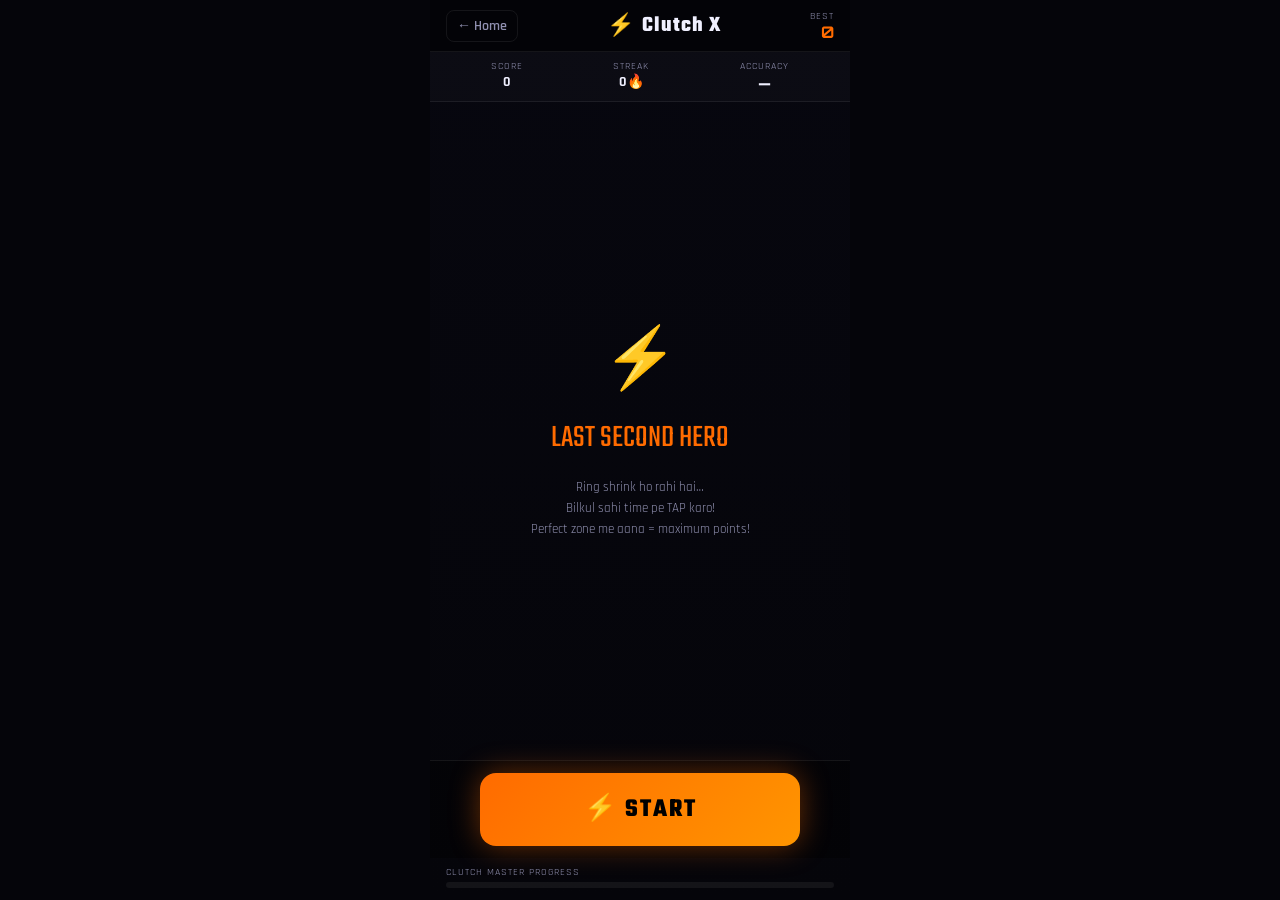
==== games/clutch-x/index.html @ 5f4e5f9a "first commit" ====
<!DOCTYPE html>
<html lang="hi">
<head>
  <meta charset="UTF-8"/>
  <meta name="viewport" content="width=device-width, initial-scale=1.0, maximum-scale=1.0, user-scalable=no"/>
  <meta name="theme-color" content="#05050a"/>
  <title>Clutch X – Meri Kamai</title>
  <link href="https://fonts.googleapis.com/css2?family=Orbitron:wght@400;700;900&family=Teko:wght@400;600;700&family=Rajdhani:wght@400;600;700&display=swap" rel="stylesheet"/>
  <link rel="stylesheet" href="/assets/css/game-base.css"/>
  <style>
    .cx-target-wrap {
      position: relative;
      width: 280px; height: 280px;
      margin: 0 auto;
    }
    .cx-outer-ring {
      position: absolute;
      border-radius: 50%;
      border: 3px solid rgba(255,107,0,0.2);
      top: 50%; left: 50%;
      transform: translate(-50%,-50%);
      transition: none;
    }
    .cx-zone {
      position: absolute;
      border-radius: 50%;
      top: 50%; left: 50%;
      transform: translate(-50%,-50%);
      border: 2px solid rgba(255,255,255,0.1);
    }
    .cx-zone.perfect { border-color: rgba(0,255,136,0.5); background: rgba(0,255,136,0.05); }
    .cx-zone.good { border-color: rgba(255,204,0,0.3); }
    .cx-zone.ok { border-color: rgba(255,107,0,0.2); }
    .cx-shrinking-ring {
      position: absolute;
      border-radius: 50%;
      border: 4px solid var(--accent);
      box-shadow: 0 0 20px rgba(255,107,0,0.6), inset 0 0 10px rgba(255,107,0,0.1);
      top: 50%; left: 50%;
      transform: translate(-50%,-50%);
      transition: none;
    }
    .cx-center {
      position: absolute;
      border-radius: 50%;
      top: 50%; left: 50%;
      transform: translate(-50%,-50%);
      background: radial-gradient(circle, #fff, var(--accent));
      box-shadow: 0 0 20px var(--accent);
      width: 24px; height: 24px;
    }
    .cx-score-big {
      font-family: 'Orbitron', sans-serif;
      font-size: clamp(52px, 13vw, 72px);
      font-weight: 900;
      color: var(--accent);
      text-shadow: 0 0 30px rgba(255,107,0,0.6);
      line-height: 1;
    }
    .cx-streak {
      display: flex;
      gap: 4px;
      justify-content: center;
    }
    .cx-streak-dot {
      width: 10px; height: 10px;
      border-radius: 50%;
      background: rgba(255,255,255,0.1);
      transition: all 0.2s;
    }
    .cx-streak-dot.active {
      background: var(--accent);
      box-shadow: 0 0 6px var(--accent);
    }
    .accuracy-display {
      font-family: 'Orbitron', sans-serif;
      font-size: 16px;
      font-weight: 700;
    }
    .hit-flash {
      position: absolute;
      top: 50%; left: 50%;
      transform: translate(-50%,-50%);
      border-radius: 50%;
      pointer-events: none;
      opacity: 0;
    }
    @keyframes hitExpand {
      0% { width: 20px; height: 20px; opacity: 1; }
      100% { width: 200px; height: 200px; opacity: 0; }
    }
  </style>
</head>
<body>
  <div class="game-container">
    <div class="game-header">
      <a href="/" class="back-btn">← Home</a>
      <div class="game-title-wrap">
        <span class="game-emoji">⚡</span>
        <span class="game-name">Clutch X</span>
      </div>
      <div class="header-score">
        <span class="hs-label">Best</span>
        <span class="hs-val" id="bestDisplay">0</span>
      </div>
    </div>

    <div class="stats-bar">
      <div class="stat-item">
        <span class="si-label">Score</span>
        <span class="si-val" id="scoreDisplay">0</span>
      </div>
      <div class="stat-item">
        <span class="si-label">Streak</span>
        <span class="si-val" id="streakDisplay">0🔥</span>
      </div>
      <div class="stat-item">
        <span class="si-label">Accuracy</span>
        <span class="si-val accuracy-display" id="accDisplay">—</span>
      </div>
    </div>

    <div class="game-area" style="gap:10px">

      <!-- IDLE -->
      <div id="cxIdle" style="display:flex;flex-direction:column;align-items:center;gap:16px;text-align:center;padding:20px">
        <div style="font-size:60px;animation:pulse 1s infinite">⚡</div>
        <div style="font-family:'Teko',sans-serif;font-size:32px;color:var(--accent)">LAST SECOND HERO</div>
        <div style="font-size:13px;color:var(--text2);line-height:1.6;max-width:280px">
          Ring shrink ho rahi hai…<br/>
          Bilkul sahi time pe TAP karo!<br/>
          Perfect zone me aana = maximum points!
        </div>
      </div>

      <!-- PLAYING -->
      <div id="cxPlaying" style="display:none;flex-direction:column;align-items:center;gap:10px;width:100%">
        <div class="cx-score-big" id="cxScore">0</div>
        <div class="cx-streak" id="cxStreak">
          <div class="cx-streak-dot"></div>
          <div class="cx-streak-dot"></div>
          <div class="cx-streak-dot"></div>
          <div class="cx-streak-dot"></div>
          <div class="cx-streak-dot"></div>
        </div>

        <div class="cx-target-wrap" id="cxTargetWrap">
          <!-- Zone rings -->
          <div class="cx-zone ok" id="zOk"></div>
          <div class="cx-zone good" id="zGood"></div>
          <div class="cx-zone perfect" id="zPerfect"></div>
          <!-- Shrinking ring -->
          <div class="cx-shrinking-ring" id="cxRing"></div>
          <!-- Center -->
          <div class="cx-center"></div>
          <!-- Hit flash -->
          <div class="hit-flash" id="hitFlash"></div>
        </div>

        <div class="feedback-msg" id="cxFeedback" style="font-size:20px;min-height:28px"></div>
      </div>

      <!-- RESULT -->
      <div id="cxResult" style="display:none;flex-direction:column;align-items:center;gap:12px;text-align:center;width:100%">
        <div style="font-size:50px" id="cxResultEmoji">⚡</div>
        <div style="font-family:'Orbitron',sans-serif;font-size:52px;font-weight:900;color:var(--accent)" id="cxFinalScore">0</div>
        <div style="font-family:'Teko',sans-serif;font-size:24px" id="cxResultTitle">CLUTCH!</div>
        <div style="font-size:14px;color:var(--text2)" id="cxResultMsg"></div>
        <div class="result-card" style="max-width:280px">
          <div style="display:grid;grid-template-columns:1fr 1fr;gap:8px;font-size:13px">
            <div><div style="color:var(--text2);font-size:10px;letter-spacing:1px">BEST STREAK</div><div style="font-family:'Orbitron',sans-serif;font-size:20px;color:var(--accent)" id="cxFinalStreak">0</div></div>
            <div><div style="color:var(--text2);font-size:10px;letter-spacing:1px">ACCURACY</div><div style="font-family:'Orbitron',sans-serif;font-size:20px;color:var(--green)" id="cxFinalAcc">—</div></div>
          </div>
          <div style="font-size:12px;color:var(--purple);margin-top:8px" id="cxCompare">—</div>
        </div>
      </div>
    </div>

    <div class="controls-area">
      <div class="ctrl-state" id="cxIdleCtrl">
        <button class="btn-game-primary" id="cxBtnStart">⚡ START</button>
      </div>
      <div class="ctrl-state hidden" id="cxPlayCtrl">
        <button class="btn-game-stop" id="cxBtnTap">⚡ TAP NOW!</button>
      </div>
      <div class="ctrl-state hidden" id="cxResultCtrl">
        <button class="btn-game-primary" id="cxBtnRetry">🔄 RETRY</button>
        <button class="btn-game-secondary" id="cxBtnHome">🏠 Home</button>
      </div>
    </div>

    <div class="progress-section">
      <div class="ps-label">Clutch Master Progress</div>
      <div class="ps-bar"><div class="ps-fill" id="cxProgress" style="width:0%"></div></div>
    </div>
  </div>

  <script src="/common/storage.js"></script>
  <script>
    const G = {
      state: 'idle',
      score: 0,
      best: 0,
      streak: 0,
      bestStreak: 0,
      hits: 0,
      total: 0,
      ringSize: 0,
      ringTarget: 30,
      animId: null,
      missCount: 0,
      maxMiss: 3,
      round: 0,
    };

    const PERFECT_R = 36; const GOOD_R = 60; const OK_R = 90;
    const START_R = 130;

    const SFX = {
      ctx: null,
      init() { if (!this.ctx) this.ctx = new (window.AudioContext || window.webkitAudioContext)(); },
      play(type) {
        try {
          this.init();
          const o = this.ctx.createOscillator(); const g = this.ctx.createGain();
          o.connect(g); g.connect(this.ctx.destination);
          if (type === 'perfect') {
            [880, 1047, 1319].forEach((f, i) => {
              const o2 = this.ctx.createOscillator(); const g2 = this.ctx.createGain();
              o2.connect(g2); g2.connect(this.ctx.destination);
              o2.frequency.value = f;
              g2.gain.setValueAtTime(0.1, this.ctx.currentTime + i*0.05);
              g2.gain.exponentialRampToValueAtTime(0.001, this.ctx.currentTime + i*0.05+0.15);
              o2.start(this.ctx.currentTime + i*0.05); o2.stop(this.ctx.currentTime + i*0.05+0.2);
            });
            return;
          }
          if (type === 'good') { o.frequency.value = 660; g.gain.setValueAtTime(0.1, this.ctx.currentTime); g.gain.exponentialRampToValueAtTime(0.001, this.ctx.currentTime+0.2); }
          else if (type === 'ok') { o.frequency.value = 440; g.gain.setValueAtTime(0.08, this.ctx.currentTime); g.gain.exponentialRampToValueAtTime(0.001, this.ctx.currentTime+0.15); }
          else if (type === 'miss') { o.type='sawtooth'; o.frequency.setValueAtTime(200, this.ctx.currentTime); o.frequency.exponentialRampToValueAtTime(80, this.ctx.currentTime+0.3); g.gain.setValueAtTime(0.15, this.ctx.currentTime); g.gain.exponentialRampToValueAtTime(0.001, this.ctx.currentTime+0.3); }
          o.start(); o.stop(this.ctx.currentTime+0.4);
        } catch(e) {}
      }
    };

    const $ = id => document.getElementById(id);

    function setZoneSizes() {
      const wrap = $('cxTargetWrap');
      const s = wrap.offsetWidth || 280;
      const scale = s / 280;
      function setRing(el, r) {
        el.style.width = (r*2*scale) + 'px';
        el.style.height = (r*2*scale) + 'px';
      }
      setRing($('zOk'), OK_R);
      setRing($('zGood'), GOOD_R);
      setRing($('zPerfect'), PERFECT_R);
    }

    function startRound() {
      G.round++;
      G.ringSize = START_R;
      const speed = 0.5 + Math.min(G.round * 0.12, 2.5);
      const ring = $('cxRing');
      const wrap = $('cxTargetWrap');
      const scale = (wrap.offsetWidth || 280) / 280;

      let lastTime = null;
      function shrink(ts) {
        if (!lastTime) lastTime = ts;
        const dt = (ts - lastTime) / 16.67;
        lastTime = ts;
        G.ringSize -= speed * dt;

        if (G.ringSize <= PERFECT_R - 8) {
          // Missed - ring too small
          SFX.play('miss');
          ring.style.borderColor = '#ff4444';
          G.streak = 0; G.missCount++;
          $('cxFeedback').textContent = 'Too late! 😤';
          $('cxFeedback').style.color = 'var(--red)';
          updateStats();
          if (G.missCount >= G.maxMiss) { setTimeout(() => showResult(), 400); return; }
          setTimeout(() => {
            ring.style.borderColor = 'var(--accent)';
            $('cxFeedback').textContent = '';
            startRound();
          }, 600);
          return;
        }

        ring.style.width = (G.ringSize * 2 * scale) + 'px';
        ring.style.height = (G.ringSize * 2 * scale) + 'px';

        // Color based on zone
        if (G.ringSize <= PERFECT_R) ring.style.borderColor = '#00ff88';
        else if (G.ringSize <= GOOD_R) ring.style.borderColor = '#ffcc00';
        else ring.style.borderColor = 'var(--accent)';

        G.animId = requestAnimationFrame(shrink);
      }
      G.animId = requestAnimationFrame(shrink);
    }

    function tapAction() {
      if (G.state !== 'playing') return;
      cancelAnimationFrame(G.animId);
      SFX.init();

      const r = G.ringSize;
      G.total++;
      let pts, label, color, sfx;

      if (r <= PERFECT_R) {
        pts = 10; label = '🔥 PERFECT!'; color = '#00ff88'; sfx = 'perfect';
        G.streak++; G.hits++;
      } else if (r <= GOOD_R) {
        pts = 6; label = '⚡ GREAT!'; color = '#ffcc00'; sfx = 'good';
        G.streak++; G.hits++;
      } else if (r <= OK_R) {
        pts = 3; label = '👍 GOOD'; color = 'var(--accent)'; sfx = 'ok';
        G.streak++; G.hits++;
      } else {
        pts = 0; label = 'Too early! 😅'; color = 'var(--text2)'; sfx = 'miss';
        G.streak = 0; G.missCount++;
      }

      if (G.streak > 0) pts *= Math.min(3, 1 + (G.streak - 1) * 0.3);
      pts = Math.round(pts);
      G.score += pts;
      if (G.streak > G.bestStreak) G.bestStreak = G.streak;

      SFX.play(sfx);

      // Hit flash
      const flash = $('hitFlash');
      flash.style.background = color;
      flash.style.animation = 'none';
      flash.offsetHeight;
      flash.style.animation = 'hitExpand 0.4s ease-out forwards';

      $('cxFeedback').textContent = label + (pts > 0 ? ` +${pts}` : '');
      $('cxFeedback').style.color = color;
      $('cxScore').textContent = G.score;
      updateStats();

      if (G.missCount >= G.maxMiss) { setTimeout(() => showResult(), 400); return; }

      // Update streak dots
      const dots = $('cxStreak').querySelectorAll('.cx-streak-dot');
      dots.forEach((d, i) => d.classList.toggle('active', i < (G.streak % 6)));

      setTimeout(() => {
        $('cxFeedback').textContent = '';
        $('cxRing').style.borderColor = 'var(--accent)';
        startRound();
      }, 400);
    }

    function updateStats() {
      $('scoreDisplay').textContent = G.score;
      $('streakDisplay').textContent = G.streak + '🔥';
      const acc = G.total > 0 ? Math.round((G.hits / G.total) * 100) : 0;
      $('accDisplay').textContent = acc + '%';
    }

    function showResult() {
      G.state = 'result';
      cancelAnimationFrame(G.animId);
      const isNew = G.score > G.best;
      if (isNew) G.best = G.score;
      Storage.set('clutch', { best: G.best });
      $('bestDisplay').textContent = G.best;
      $('cxFinalScore').textContent = G.score;
      $('cxFinalStreak').textContent = G.bestStreak;
      const acc = G.total > 0 ? Math.round((G.hits / G.total) * 100) : 0;
      $('cxFinalAcc').textContent = acc + '%';

      if (G.score >= 100) { $('cxResultEmoji').textContent = '🏆'; $('cxResultTitle').textContent = 'CLUTCH LEGEND!'; }
      else if (G.score >= 50) { $('cxResultEmoji').textContent = '🔥'; $('cxResultTitle').textContent = 'CLUTCH MASTER!'; }
      else if (G.score >= 20) { $('cxResultEmoji').textContent = '⚡'; $('cxResultTitle').textContent = 'CLUTCH PLAYER!'; }
      else { $('cxResultEmoji').textContent = '💪'; $('cxResultTitle').textContent = 'KEEP TRAINING!'; }

      $('cxResultMsg').textContent = isNew ? '🎉 New personal best!' : `Best: ${G.best} points`;
      const pct = Math.min(99, Math.floor((G.score / 100) * 95) + 5);
      $('cxCompare').textContent = `Better than ${pct}% players 😏`;
      $('cxProgress').style.width = Math.min(100, G.score) + '%';

      ['cxIdleCtrl','cxPlayCtrl'].forEach(id => $(id).classList.add('hidden'));
      $('cxResultCtrl').classList.remove('hidden');
      $('cxIdle').style.display = 'none';
      $('cxPlaying').style.display = 'none';
      $('cxResult').style.display = 'flex';
    }

    function startGame() {
      SFX.init();
      G.state = 'playing';
      G.score = 0; G.streak = 0; G.bestStreak = 0;
      G.hits = 0; G.total = 0; G.missCount = 0; G.round = 0;
      setZoneSizes();
      $('cxScore').textContent = '0';
      $('cxFeedback').textContent = '';
      $('cxIdle').style.display = 'none';
      $('cxPlaying').style.display = 'flex';
      $('cxResult').style.display = 'none';
      $('cxIdleCtrl').classList.add('hidden');
      $('cxPlayCtrl').classList.remove('hidden');
      $('cxResultCtrl').classList.add('hidden');
      updateStats();
      setTimeout(() => startRound(), 300);
    }

    $('cxBtnStart').addEventListener('click', startGame);
    $('cxBtnTap').addEventListener('click', tapAction);
    $('cxTargetWrap').addEventListener('click', tapAction);
    $('cxBtnRetry').addEventListener('click', () => {
      if (window.shouldShowAd && shouldShowAd() && window.showAd) { showAd(startGame); return; }
      startGame();
    });
    $('cxBtnHome').addEventListener('click', () => window.location.href = '/');
    document.addEventListener('keydown', e => { if (e.code === 'Space') { e.preventDefault(); if (G.state === 'idle') startGame(); else if (G.state === 'playing') tapAction(); } });

    const saved = Storage.get('clutch') || {};
    G.best = saved.best || 0;
    $('bestDisplay').textContent = G.best;
  </script>
</body>
</html>
---- assets/css/game-base.css ----
:root {
  --bg: #05050a;
  --bg2: #0a0a14;
  --card: #0f0f1e;
  --card2: #141428;
  --accent: #ff6b00;
  --accent2: #ff9500;
  --accent3: #ffcc00;
  --cyan: #00d4ff;
  --green: #00ff88;
  --purple: #8b5cf6;
  --red: #ff4444;
  --text: #f0f0ff;
  --text2: #9090b0;
  --border: rgba(255,255,255,0.07);
}

* { margin:0; padding:0; box-sizing:border-box; -webkit-tap-highlight-color: transparent; }
html, body {
  height: 100%;
  overflow: hidden;
  overscroll-behavior: none;
}
body {
  background: var(--bg);
  color: var(--text);
  font-family: 'Rajdhani', sans-serif;
  display: flex;
  align-items: center;
  justify-content: center;
}

.game-container {
  width: 100%;
  max-width: 420px;
  height: 100dvh;
  display: flex;
  flex-direction: column;
  padding: 0;
  overflow: hidden;
  position: relative;
  background: linear-gradient(180deg, #07070f 0%, #05050a 100%);
}

/* HEADER */
.game-header {
  display: flex;
  align-items: center;
  justify-content: space-between;
  padding: 12px 16px;
  background: rgba(0,0,0,0.5);
  border-bottom: 1px solid var(--border);
  height: 52px;
  flex-shrink: 0;
}
.back-btn {
  color: var(--text2);
  text-decoration: none;
  font-size: 14px;
  font-weight: 600;
  padding: 6px 10px;
  border-radius: 8px;
  border: 1px solid var(--border);
  transition: all 0.2s;
}
.back-btn:hover { color: var(--accent); border-color: rgba(255,107,0,0.3); }
.game-title-wrap {
  display: flex;
  align-items: center;
  gap: 8px;
}
.game-emoji { font-size: 22px; }
.game-name {
  font-family: 'Teko', sans-serif;
  font-size: 22px;
  font-weight: 700;
  letter-spacing: 1px;
}
.header-score {
  display: flex;
  flex-direction: column;
  align-items: flex-end;
}
.hs-label { font-size: 10px; color: var(--text2); letter-spacing: 1px; text-transform: uppercase; }
.hs-val {
  font-family: 'Orbitron', sans-serif;
  font-size: 16px;
  font-weight: 700;
  color: var(--accent);
}

/* STATS BAR */
.stats-bar {
  display: flex;
  justify-content: space-around;
  padding: 8px 16px;
  background: rgba(255,255,255,0.02);
  border-bottom: 1px solid var(--border);
  flex-shrink: 0;
}
.stat-item {
  display: flex;
  flex-direction: column;
  align-items: center;
  gap: 1px;
}
.si-label { font-size: 10px; color: var(--text2); letter-spacing: 1px; text-transform: uppercase; }
.si-val { font-size: 14px; font-weight: 700; }
.rank-val { font-size: 12px; }

/* GAME AREA */
.game-area {
  flex: 1;
  display: flex;
  flex-direction: column;
  align-items: center;
  justify-content: center;
  padding: 16px;
  position: relative;
  overflow: hidden;
  min-height: 0;
}

/* FEEDBACK */
.feedback-msg {
  font-size: 16px;
  font-weight: 700;
  color: var(--accent2);
  text-align: center;
  min-height: 24px;
  letter-spacing: 0.5px;
}

/* CONTROLS */
.controls-area {
  padding: 12px 16px;
  background: rgba(0,0,0,0.4);
  border-top: 1px solid var(--border);
  flex-shrink: 0;
}
.ctrl-state { display: flex; flex-direction: column; align-items: center; gap: 10px; }
.ctrl-state.hidden { display: none !important; }
.ctrl-hint { font-size: 13px; color: var(--text2); text-align: center; line-height: 1.4; }
.ctrl-hint2 { font-size: 12px; color: var(--text2); text-align: center; opacity: 0.7; }

.btn-game-primary {
  width: 100%;
  max-width: 320px;
  padding: 18px;
  background: linear-gradient(135deg, var(--accent), var(--accent2));
  border: none;
  border-radius: 16px;
  color: #000;
  font-family: 'Teko', sans-serif;
  font-size: 26px;
  font-weight: 700;
  letter-spacing: 2px;
  cursor: pointer;
  transition: all 0.2s;
  box-shadow: 0 0 30px rgba(255,107,0,0.4);
  -webkit-tap-highlight-color: transparent;
}
.btn-game-primary:active {
  transform: scale(0.96);
  box-shadow: 0 0 50px rgba(255,107,0,0.7);
}

.btn-game-stop {
  width: 100%;
  max-width: 320px;
  padding: 20px;
  background: linear-gradient(135deg, #ff4444, #ff0000);
  border: none;
  border-radius: 16px;
  color: #fff;
  font-family: 'Teko', sans-serif;
  font-size: 30px;
  font-weight: 700;
  letter-spacing: 2px;
  cursor: pointer;
  transition: all 0.15s;
  box-shadow: 0 0 30px rgba(255,68,68,0.5);
  animation: stopPulse 1s ease-in-out infinite;
}
@keyframes stopPulse {
  0%,100% { box-shadow: 0 0 30px rgba(255,68,68,0.5); }
  50% { box-shadow: 0 0 60px rgba(255,68,68,0.9); }
}
.btn-game-stop:active { transform: scale(0.94); }

.btn-game-secondary {
  background: rgba(255,255,255,0.06);
  border: 1px solid var(--border);
  border-radius: 12px;
  color: var(--text2);
  font-family: 'Rajdhani', sans-serif;
  font-size: 15px;
  font-weight: 600;
  padding: 10px 24px;
  cursor: pointer;
  transition: all 0.2s;
}
.btn-game-secondary:active { opacity: 0.7; }

/* RISK METER */
.risk-meter {
  width: 100%;
  max-width: 320px;
  margin-bottom: 4px;
}
.rm-label { font-size: 10px; color: var(--text2); letter-spacing: 2px; text-transform: uppercase; margin-bottom: 4px; }
.rm-bar {
  height: 8px;
  background: rgba(255,255,255,0.08);
  border-radius: 4px;
  overflow: hidden;
}
.rm-fill {
  height: 100%;
  width: 0%;
  background: linear-gradient(90deg, #00ff88, #ffcc00);
  border-radius: 4px;
  transition: width 0.08s, background 0.3s;
}

/* RESULT CARD */
.result-card {
  background: var(--card);
  border: 1px solid var(--border);
  border-radius: 16px;
  padding: 16px;
  width: 100%;
  max-width: 320px;
  text-align: center;
}
.rc-mult {
  font-family: 'Orbitron', sans-serif;
  font-size: 42px;
  font-weight: 900;
  color: var(--accent);
  line-height: 1;
  margin-bottom: 6px;
}
.rc-msg { font-size: 15px; font-weight: 700; color: var(--text); margin-bottom: 4px; }
.rc-improvement { font-size: 13px; margin-bottom: 4px; }
.rc-compare { font-size: 13px; color: var(--purple); }

/* VS OTHERS */
.vs-others {
  padding: 8px 16px;
  background: rgba(139,92,246,0.08);
  border-top: 1px solid rgba(139,92,246,0.15);
  flex-shrink: 0;
}
.vo-text { font-size: 13px; font-weight: 700; color: var(--purple); text-align: center; }

/* PROGRESS */
.progress-section {
  padding: 8px 16px 12px;
  flex-shrink: 0;
}
.ps-label { font-size: 10px; color: var(--text2); letter-spacing: 1px; text-transform: uppercase; margin-bottom: 4px; }
.ps-bar {
  height: 6px;
  background: rgba(255,255,255,0.06);
  border-radius: 3px;
  overflow: hidden;
}
.ps-fill {
  height: 100%;
  background: linear-gradient(90deg, var(--accent), var(--accent2));
  border-radius: 3px;
  transition: width 0.5s ease;
}

/* CANVAS GAME */
.game-canvas {
  border-radius: 12px;
  touch-action: none;
  display: block;
}

/* SCREEN FLASH */
@keyframes flashRed {
  0%,100% { background: linear-gradient(180deg, #07070f, #05050a); }
  50% { background: linear-gradient(180deg, #1a0505, #05050a); }
}
.game-container.flash-red { animation: flashRed 0.3s ease; }

@keyframes flashGreen {
  0%,100% { background: linear-gradient(180deg, #07070f, #05050a); }
  50% { background: linear-gradient(180deg, #051a08, #05050a); }
}
.game-container.flash-green { animation: flashGreen 0.3s ease; }
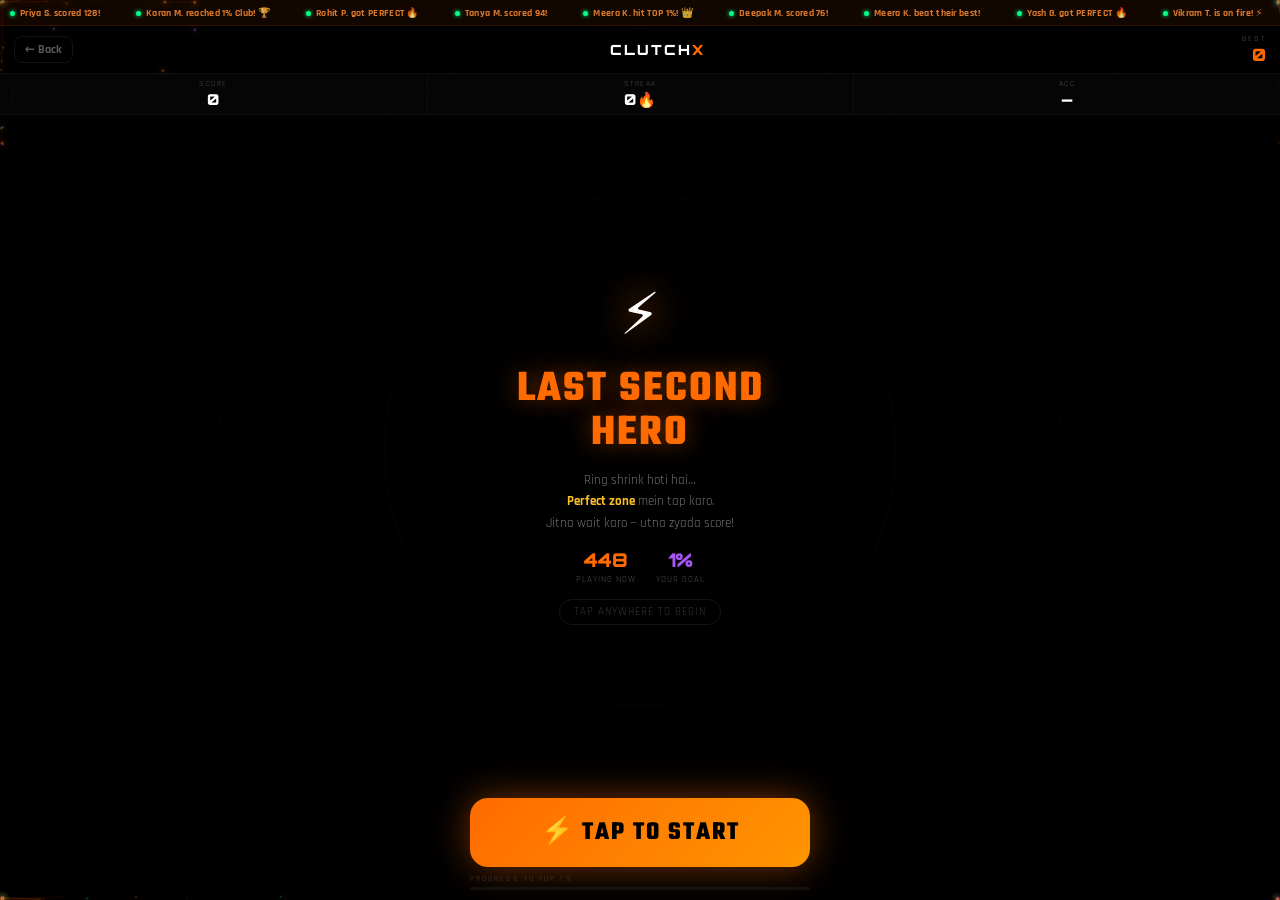
==== commit 59decafe: "fixed links" ====
--- a/games/clutch-x/index.html
+++ b/games/clutch-x/index.html
@@ -1,430 +1,928 @@
 <!DOCTYPE html>
 <html lang="hi">
 <head>
-  <meta charset="UTF-8"/>
-  <meta name="viewport" content="width=device-width, initial-scale=1.0, maximum-scale=1.0, user-scalable=no"/>
-  <meta name="theme-color" content="#05050a"/>
-  <title>Clutch X – Meri Kamai</title>
-  <link href="https://fonts.googleapis.com/css2?family=Orbitron:wght@400;700;900&family=Teko:wght@400;600;700&family=Rajdhani:wght@400;600;700&display=swap" rel="stylesheet"/>
-  <link rel="stylesheet" href="/assets/css/game-base.css"/>
-  <style>
-    .cx-target-wrap {
-      position: relative;
-      width: 280px; height: 280px;
-      margin: 0 auto;
-    }
-    .cx-outer-ring {
-      position: absolute;
-      border-radius: 50%;
-      border: 3px solid rgba(255,107,0,0.2);
-      top: 50%; left: 50%;
-      transform: translate(-50%,-50%);
-      transition: none;
-    }
-    .cx-zone {
-      position: absolute;
-      border-radius: 50%;
-      top: 50%; left: 50%;
-      transform: translate(-50%,-50%);
-      border: 2px solid rgba(255,255,255,0.1);
-    }
-    .cx-zone.perfect { border-color: rgba(0,255,136,0.5); background: rgba(0,255,136,0.05); }
-    .cx-zone.good { border-color: rgba(255,204,0,0.3); }
-    .cx-zone.ok { border-color: rgba(255,107,0,0.2); }
-    .cx-shrinking-ring {
-      position: absolute;
-      border-radius: 50%;
-      border: 4px solid var(--accent);
-      box-shadow: 0 0 20px rgba(255,107,0,0.6), inset 0 0 10px rgba(255,107,0,0.1);
-      top: 50%; left: 50%;
-      transform: translate(-50%,-50%);
-      transition: none;
-    }
-    .cx-center {
-      position: absolute;
-      border-radius: 50%;
-      top: 50%; left: 50%;
-      transform: translate(-50%,-50%);
-      background: radial-gradient(circle, #fff, var(--accent));
-      box-shadow: 0 0 20px var(--accent);
-      width: 24px; height: 24px;
-    }
-    .cx-score-big {
-      font-family: 'Orbitron', sans-serif;
-      font-size: clamp(52px, 13vw, 72px);
-      font-weight: 900;
-      color: var(--accent);
-      text-shadow: 0 0 30px rgba(255,107,0,0.6);
-      line-height: 1;
-    }
-    .cx-streak {
-      display: flex;
-      gap: 4px;
-      justify-content: center;
-    }
-    .cx-streak-dot {
-      width: 10px; height: 10px;
-      border-radius: 50%;
-      background: rgba(255,255,255,0.1);
-      transition: all 0.2s;
-    }
-    .cx-streak-dot.active {
-      background: var(--accent);
-      box-shadow: 0 0 6px var(--accent);
-    }
-    .accuracy-display {
-      font-family: 'Orbitron', sans-serif;
-      font-size: 16px;
-      font-weight: 700;
-    }
-    .hit-flash {
-      position: absolute;
-      top: 50%; left: 50%;
-      transform: translate(-50%,-50%);
-      border-radius: 50%;
-      pointer-events: none;
-      opacity: 0;
-    }
-    @keyframes hitExpand {
-      0% { width: 20px; height: 20px; opacity: 1; }
-      100% { width: 200px; height: 200px; opacity: 0; }
-    }
-  </style>
+<meta charset="UTF-8"/>
+<meta name="viewport" content="width=device-width,initial-scale=1.0,maximum-scale=1.0,user-scalable=no,viewport-fit=cover"/>
+<meta name="theme-color" content="#000000"/>
+<meta name="apple-mobile-web-app-capable" content="yes"/>
+<meta name="apple-mobile-web-app-status-bar-style" content="black-translucent"/>
+<title>Clutch X</title>
+<link href="https://fonts.googleapis.com/css2?family=Orbitron:wght@700;900&family=Teko:wght@600;700&family=Rajdhani:wght@600;700&display=swap" rel="stylesheet"/>
+<style>
+*{margin:0;padding:0;box-sizing:border-box;-webkit-tap-highlight-color:transparent;user-select:none}
+html,body{
+  width:100%;height:100%;overflow:hidden;background:#000;
+  font-family:'Rajdhani',system-ui,sans-serif;color:#fff;
+  touch-action:none;
+}
+#bgCanvas{position:fixed;inset:0;z-index:0;pointer-events:none}
+#app{
+  position:fixed;inset:0;z-index:1;
+  display:flex;flex-direction:column;align-items:center;
+  padding:env(safe-area-inset-top,0px) 0 env(safe-area-inset-bottom,0px);
+}
+
+/* TICKER */
+#ticker{
+  width:100%;background:rgba(255,107,0,0.07);
+  border-bottom:1px solid rgba(255,107,0,0.12);
+  overflow:hidden;height:26px;display:flex;align-items:center;flex-shrink:0;
+}
+.ticker-track{
+  display:flex;gap:36px;white-space:nowrap;
+  animation:scrollTk 20s linear infinite;
+  font-size:10px;font-weight:700;color:rgba(255,140,50,0.85);letter-spacing:0.3px;
+  padding:0 10px;
+}
+@keyframes scrollTk{from{transform:translateX(0)}to{transform:translateX(-50%)}}
+.tk-dot{display:inline-block;width:5px;height:5px;border-radius:50%;
+  background:#00ff88;box-shadow:0 0 4px #00ff88;margin-right:5px;
+  animation:blink 1.4s infinite}
+@keyframes blink{0%,100%{opacity:1}50%{opacity:0.2}}
+
+/* HEADER */
+#header{
+  width:100%;display:flex;align-items:center;justify-content:space-between;
+  padding:8px 14px;flex-shrink:0;
+}
+#backBtn{
+  color:rgba(255,255,255,0.35);font-size:12px;font-weight:700;
+  text-decoration:none;padding:5px 10px;
+  border:1px solid rgba(255,255,255,0.07);border-radius:8px;
+}
+.logo{font-family:'Orbitron',sans-serif;font-size:14px;font-weight:900;letter-spacing:2px}
+.logo em{color:#ff6b00;font-style:normal}
+#bestWrap{text-align:right}
+.bl{font-size:8px;color:rgba(255,255,255,0.3);letter-spacing:2px;text-transform:uppercase}
+#bestVal{font-family:'Orbitron',sans-serif;font-size:17px;font-weight:900;color:#ff6b00}
+
+/* STATS */
+#statsRow{
+  width:100%;display:grid;grid-template-columns:1fr 1fr 1fr;
+  background:rgba(255,255,255,0.018);
+  border-top:1px solid rgba(255,255,255,0.04);
+  border-bottom:1px solid rgba(255,255,255,0.04);flex-shrink:0;
+}
+.sc{display:flex;flex-direction:column;align-items:center;padding:5px 4px}
+.sc+.sc{border-left:1px solid rgba(255,255,255,0.04)}
+.sc-l{font-size:8px;color:rgba(255,255,255,0.28);letter-spacing:1.5px;text-transform:uppercase}
+.sc-v{font-family:'Orbitron',sans-serif;font-size:15px;font-weight:900;color:#fff;margin-top:1px;transition:color 0.2s}
+
+/* MAIN */
+#gameArea{
+  flex:1;width:100%;display:flex;flex-direction:column;
+  align-items:center;justify-content:center;
+  position:relative;min-height:0;overflow:hidden;
+}
+
+/* PSYCHO WORD */
+#pw{
+  position:absolute;inset:0;display:flex;align-items:center;justify-content:center;
+  font-family:'Orbitron',sans-serif;font-size:clamp(28px,9vw,46px);font-weight:900;
+  text-align:center;pointer-events:none;z-index:20;
+  opacity:0;letter-spacing:3px;text-shadow:0 0 40px currentColor;
+}
+@keyframes wordIn{
+  0%{opacity:0;transform:scale(0.3)}20%{opacity:1;transform:scale(1.08)}
+  35%{transform:scale(1)}75%{opacity:1}100%{opacity:0;transform:scale(1.25)}
+}
+
+/* SCREENS */
+.screen{
+  position:absolute;inset:0;display:flex;flex-direction:column;
+  align-items:center;justify-content:center;gap:14px;padding:16px;
+  text-align:center;opacity:0;pointer-events:none;transition:opacity 0.25s;z-index:2;
+}
+.screen.on{opacity:1;pointer-events:all}
+
+/* IDLE */
+.idle-icon{font-size:58px;filter:drop-shadow(0 0 18px #ff6b00)}
+@keyframes iP{0%,100%{transform:scale(1)}50%{transform:scale(1.1) rotate(4deg)}}
+.idle-title{
+  font-family:'Teko',sans-serif;font-size:clamp(30px,8vw,44px);font-weight:700;
+  color:#ff6b00;letter-spacing:2px;line-height:1;
+  text-shadow:0 0 25px rgba(255,107,0,0.45);
+}
+.idle-sub{font-size:13px;color:rgba(255,255,255,0.45);line-height:1.65;max-width:250px}
+.idle-sub b{color:#fbbf24}
+.idle-hint{
+  font-size:11px;color:rgba(255,255,255,0.2);
+  border:1px solid rgba(255,255,255,0.07);border-radius:20px;padding:5px 14px;letter-spacing:1px;
+}
+.idle-live{display:flex;gap:20px}
+.il-i{display:flex;flex-direction:column;align-items:center;gap:2px}
+.il-n{font-family:'Orbitron',sans-serif;font-size:19px;font-weight:900;color:#ff6b00}
+.il-l{font-size:9px;color:rgba(255,255,255,0.28);letter-spacing:1px;text-transform:uppercase}
+
+/* PLAY SCREEN (score + streak only) */
+#playScreen{justify-content:flex-start;padding-top:10px;gap:6px}
+#cxScore{
+  font-family:'Orbitron',sans-serif;font-size:clamp(44px,12vw,62px);
+  font-weight:900;color:#ff6b00;
+  text-shadow:0 0 25px rgba(255,107,0,0.55);line-height:1;
+  transition:transform 0.15s,color 0.15s;
+}
+.streaks{display:flex;gap:5px}
+.sd{
+  width:10px;height:10px;border-radius:50%;
+  background:rgba(255,255,255,0.08);transition:all 0.18s;
+}
+
+/* ARENA */
+#arena{
+  position:absolute;z-index:5;
+  width:min(76vw,310px);height:min(76vw,310px);
+  opacity:0;pointer-events:none;transition:opacity 0.3s;
+}
+.zr{position:absolute;border-radius:50%;border:2px solid;top:50%;left:50%;transform:translate(-50%,-50%)}
+#zOk{border-color:rgba(255,107,0,0.12);width:90%;height:90%}
+#zGood{border-color:rgba(255,204,0,0.18);width:62%;height:62%}
+#zPerfect{
+  border-color:rgba(0,255,136,0.3);width:38%;height:38%;
+  background:rgba(0,255,136,0.03);
+  box-shadow:0 0 18px rgba(0,255,136,0.08),inset 0 0 12px rgba(0,255,136,0.04);
+}
+#ringEl{
+  position:absolute;border-radius:50%;border:5px solid #ff6b00;
+  top:50%;left:50%;transform:translate(-50%,-50%);
+  box-shadow:0 0 22px rgba(255,107,0,0.65),0 0 55px rgba(255,107,0,0.18);
+  pointer-events:none;transition:border-color 0.05s;
+}
+#centerDot{
+  position:absolute;top:50%;left:50%;transform:translate(-50%,-50%);
+  width:18px;height:18px;border-radius:50%;z-index:6;
+  background:radial-gradient(circle at 35% 30%,#fff,#ff6b00);
+  box-shadow:0 0 18px #ff6b00,0 0 36px rgba(255,107,0,0.35);
+}
+.ob{
+  position:absolute;width:7px;height:7px;border-radius:50%;
+  background:rgba(255,107,0,0.45);box-shadow:0 0 7px #ff6b00;
+  top:50%;left:50%;transform-origin:0 0;pointer-events:none;
+}
+#hitFlash{
+  position:absolute;top:50%;left:50%;transform:translate(-50%,-50%);
+  border-radius:50%;pointer-events:none;width:18px;height:18px;opacity:0;
+}
+@keyframes fOut{
+  0%{width:18px;height:18px;opacity:0.85}
+  100%{width:340px;height:340px;opacity:0}
+}
+
+/* FEEDBACK */
+#feedback{
+  font-family:'Teko',sans-serif;font-size:clamp(24px,6.5vw,34px);font-weight:700;
+  text-align:center;min-height:40px;letter-spacing:1px;
+  text-shadow:0 0 18px currentColor;transition:color 0.08s;
+  position:absolute;bottom:8px;z-index:8;
+}
+
+/* RESULT */
+#resultScreen{gap:10px}
+.rs-emoji{font-size:48px;line-height:1}
+.rs-score{
+  font-family:'Orbitron',sans-serif;font-size:clamp(48px,13vw,66px);
+  font-weight:900;line-height:1;
+  transition:all 0.3s;
+}
+.rs-title{font-family:'Teko',sans-serif;font-size:clamp(22px,6vw,30px);font-weight:700;letter-spacing:1px}
+.rs-pct{
+  font-size:14px;font-weight:700;color:#a855f7;
+  background:rgba(168,85,247,0.08);border:1px solid rgba(168,85,247,0.18);
+  border-radius:16px;padding:8px 18px;letter-spacing:0.3px;line-height:1.55;
+}
+.rs-pct strong{color:#fff;font-family:'Orbitron',sans-serif;font-size:17px}
+.rs-grid{display:grid;grid-template-columns:1fr 1fr;gap:8px;width:100%;max-width:270px}
+.rg{
+  background:rgba(255,255,255,0.04);border:1px solid rgba(255,255,255,0.05);
+  border-radius:10px;padding:9px;
+}
+.rg-l{font-size:8px;color:rgba(255,255,255,0.3);letter-spacing:2px;text-transform:uppercase;margin-bottom:3px}
+.rg-v{font-family:'Orbitron',sans-serif;font-size:18px;font-weight:900}
+.rs-msg{font-size:12px;color:rgba(255,255,255,0.38);line-height:1.5;max-width:250px}
+@keyframes rsIn{
+  0%{opacity:0;transform:scale(0.82) translateY(18px)}
+  60%{transform:scale(1.03) translateY(-3px)}100%{opacity:1;transform:scale(1)}
+}
+
+/* BOTTOM */
+#bottomArea{
+  width:100%;flex-shrink:0;
+  padding:8px 14px 10px;
+  display:flex;flex-direction:column;align-items:center;gap:7px;
+}
+.gbtn{
+  width:100%;max-width:340px;border:none;border-radius:18px;
+  font-family:'Teko',sans-serif;font-size:26px;font-weight:700;letter-spacing:2px;
+  padding:16px;cursor:pointer;transition:transform 0.1s;
+}
+.gbtn:active{transform:scale(0.95)}
+#startBtn{
+  background:linear-gradient(135deg,#ff6b00,#ff9500);color:#000;
+  box-shadow:0 0 36px rgba(255,107,0,0.45);
+  animation:sp 1.8s ease-in-out infinite;
+}
+@keyframes sp{0%,100%{box-shadow:0 0 36px rgba(255,107,0,0.45)}50%{box-shadow:0 0 65px rgba(255,107,0,0.8)}}
+#tapBtn{display:none;background:linear-gradient(135deg,#ff6b00,#ff9500);color:#000;box-shadow:0 0 36px rgba(255,107,0,0.45)}
+#retryBtn{display:none;background:linear-gradient(135deg,#ff6b00,#ff9500);color:#000;box-shadow:0 0 30px rgba(255,107,0,0.4)}
+#homeBtn{
+  display:none;background:rgba(255,255,255,0.04);
+  border:1px solid rgba(255,255,255,0.07);
+  color:rgba(255,255,255,0.35);font-family:'Rajdhani',sans-serif;
+  font-size:13px;font-weight:700;padding:9px 22px;cursor:pointer;border-radius:10px;
+}
+
+/* PROGRESS */
+#pgWrap{width:100%;max-width:340px}
+#pgLabel{font-size:8px;color:rgba(255,255,255,0.2);letter-spacing:2px;text-transform:uppercase;margin-bottom:3px}
+#pgBar{height:3px;background:rgba(255,255,255,0.05);border-radius:2px;overflow:hidden}
+#pgFill{height:100%;background:linear-gradient(90deg,#ff6b00,#ff9500);border-radius:2px;width:0%;transition:width 0.5s}
+
+/* AD OVERLAY */
+#adOv{
+  position:fixed;inset:0;z-index:1000;
+  background:rgba(0,0,0,0.96);
+  display:none;flex-direction:column;align-items:center;justify-content:center;gap:14px;
+  padding:20px;
+}
+#adOv.show{display:flex}
+.ad-tag{font-size:8px;color:rgba(255,255,255,0.18);letter-spacing:3px;text-transform:uppercase}
+.ad-box{
+  width:100%;max-width:320px;
+  background:rgba(255,255,255,0.03);border:1px solid rgba(255,255,255,0.06);
+  border-radius:14px;padding:18px;text-align:center;min-height:250px;
+  display:flex;flex-direction:column;align-items:center;justify-content:center;gap:6px;
+}
+/* ---- PASTE YOUR ADSENSE CODE INSIDE .ad-box ---- */
+.ad-ph{font-size:11px;color:rgba(255,255,255,0.15);letter-spacing:2px}
+.ad-ph2{font-size:10px;color:rgba(255,255,255,0.08)}
+.ad-pg-bar{width:100%;max-width:320px;height:3px;background:rgba(255,255,255,0.05);border-radius:2px;overflow:hidden}
+.ad-pg-fill{height:100%;background:#ff6b00;border-radius:2px;transition:width 0.1s linear;width:0%}
+#adCloseBtn{
+  background:#ff6b00;color:#000;border:none;
+  font-family:'Teko',sans-serif;font-size:18px;font-weight:700;
+  padding:11px 30px;border-radius:36px;cursor:pointer;min-width:200px;letter-spacing:1px;
+}
+#adCloseBtn:disabled{background:rgba(255,255,255,0.08);color:rgba(255,255,255,0.25);cursor:not-allowed}
+
+/* SCREEN FLASH */
+#sFlash{position:fixed;inset:0;z-index:500;pointer-events:none;opacity:0}
+
+/* HYPNO BG RINGS */
+#bgRings{position:fixed;inset:0;pointer-events:none;z-index:0;display:flex;align-items:center;justify-content:center;overflow:hidden}
+.bgr{position:absolute;border-radius:50%;border:1px solid rgba(255,107,0,0.05);animation:bgSp linear infinite}
+@keyframes bgSp{from{transform:rotate(0deg)}to{transform:rotate(360deg)}}
+@keyframes bgSpR{from{transform:rotate(360deg)}to{transform:rotate(0deg)}}
+</style>
 </head>
 <body>
-  <div class="game-container">
-    <div class="game-header">
-      <a href="/" class="back-btn">← Home</a>
-      <div class="game-title-wrap">
-        <span class="game-emoji">⚡</span>
-        <span class="game-name">Clutch X</span>
+
+<!-- Hypno rings -->
+<div id="bgRings">
+  <div class="bgr" style="width:130vw;height:130vw;animation-duration:45s"></div>
+  <div class="bgr" style="width:95vw;height:95vw;animation-duration:30s;animation-name:bgSpR;border-color:rgba(255,107,0,0.06)"></div>
+  <div class="bgr" style="width:66vw;height:66vw;animation-duration:19s;border-color:rgba(168,85,247,0.05)"></div>
+  <div class="bgr" style="width:40vw;height:40vw;animation-duration:11s;animation-name:bgSpR;border-color:rgba(0,212,255,0.04)"></div>
+</div>
+
+<canvas id="bgCanvas"></canvas>
+<div id="sFlash"></div>
+<div id="pw"></div>
+
+<!-- AD OVERLAY -->
+<div id="adOv">
+  <div class="ad-tag">ADVERTISEMENT</div>
+  <div class="ad-box">
+    <!-- ====== PASTE GOOGLE ADSENSE CODE HERE ====== -->
+    <div class="ad-ph">ADVERTISEMENT</div>
+    <div class="ad-ph2">Google AdSense</div>
+    <!-- ============================================ -->
+  </div>
+  <div class="ad-pg-bar"><div class="ad-pg-fill" id="adPgFill"></div></div>
+  <button id="adCloseBtn" disabled>Wait <span id="adCd">5</span>s...</button>
+</div>
+
+<!-- APP -->
+<div id="app">
+
+  <!-- Ticker -->
+  <div id="ticker"><div class="ticker-track" id="tkTrack"></div></div>
+
+  <!-- Header -->
+  <div id="header">
+    <a href="/" id="backBtn">← Back</a>
+    <div class="logo">CLUTCH<em>X</em></div>
+    <div id="bestWrap"><div class="bl">BEST</div><div id="bestVal">0</div></div>
+  </div>
+
+  <!-- Stats -->
+  <div id="statsRow">
+    <div class="sc"><span class="sc-l">SCORE</span><span class="sc-v" id="scoreV">0</span></div>
+    <div class="sc"><span class="sc-l">STREAK</span><span class="sc-v" id="streakV">0🔥</span></div>
+    <div class="sc"><span class="sc-l">ACC</span><span class="sc-v" id="accV">—</span></div>
+  </div>
+
+  <!-- Game Area -->
+  <div id="gameArea">
+
+    <!-- IDLE -->
+    <div class="screen on" id="idleScreen">
+      <div class="idle-icon" style="animation:iP 2s ease-in-out infinite">⚡</div>
+      <div class="idle-title">LAST SECOND<br/>HERO</div>
+      <div class="idle-sub">
+        Ring shrink hoti hai…<br/>
+        <b>Perfect zone</b> mein tap karo.<br/>
+        Jitna wait karo — utna zyada score!
       </div>
-      <div class="header-score">
-        <span class="hs-label">Best</span>
-        <span class="hs-val" id="bestDisplay">0</span>
+      <div class="idle-live">
+        <div class="il-i"><div class="il-n" id="idleLive">412</div><div class="il-l">Playing Now</div></div>
+        <div class="il-i"><div class="il-n" style="color:#a855f7">1%</div><div class="il-l">Your Goal</div></div>
+      </div>
+      <div class="idle-hint">TAP ANYWHERE TO BEGIN</div>
+    </div>
+
+    <!-- PLAY SCREEN (score + streak shown above arena) -->
+    <div class="screen" id="playScreen">
+      <div id="cxScore">0</div>
+      <div class="streaks" id="cxStreak">
+        <div class="sd"></div><div class="sd"></div><div class="sd"></div>
+        <div class="sd"></div><div class="sd"></div>
       </div>
     </div>
 
-    <div class="stats-bar">
-      <div class="stat-item">
-        <span class="si-label">Score</span>
-        <span class="si-val" id="scoreDisplay">0</span>
+    <!-- RESULT -->
+    <div class="screen" id="resultScreen">
+      <div class="rs-emoji" id="rsEmoji">⚡</div>
+      <div class="rs-score" id="rsScore">0</div>
+      <div class="rs-title" id="rsTitle">CLUTCH!</div>
+      <div class="rs-pct" id="rsPct">
+        Tum sirf <strong id="rsPctNum">—</strong>% logon se behtar ho<br/>
+        <span style="font-size:11px;color:rgba(255,255,255,0.3)">Top 1% ban sakte ho — ek aur round! 🔥</span>
       </div>
-      <div class="stat-item">
-        <span class="si-label">Streak</span>
-        <span class="si-val" id="streakDisplay">0🔥</span>
+      <div class="rs-grid">
+        <div class="rg"><div class="rg-l">STREAK</div><div class="rg-v" id="rsFStr" style="color:#ff6b00">0</div></div>
+        <div class="rg"><div class="rg-l">ACCURACY</div><div class="rg-v" id="rsFAcc" style="color:#00ff88">—</div></div>
+        <div class="rg"><div class="rg-l">TOP %</div><div class="rg-v" id="rsFTop" style="color:#a855f7">—</div></div>
+        <div class="rg"><div class="rg-l">ROUNDS</div><div class="rg-v" id="rsFRnd" style="color:#00d4ff">0</div></div>
       </div>
-      <div class="stat-item">
-        <span class="si-label">Accuracy</span>
-        <span class="si-val accuracy-display" id="accDisplay">—</span>
-      </div>
+      <div class="rs-msg" id="rsMsg"></div>
     </div>
 
-    <div class="game-area" style="gap:10px">
-
-      <!-- IDLE -->
-      <div id="cxIdle" style="display:flex;flex-direction:column;align-items:center;gap:16px;text-align:center;padding:20px">
-        <div style="font-size:60px;animation:pulse 1s infinite">⚡</div>
-        <div style="font-family:'Teko',sans-serif;font-size:32px;color:var(--accent)">LAST SECOND HERO</div>
-        <div style="font-size:13px;color:var(--text2);line-height:1.6;max-width:280px">
-          Ring shrink ho rahi hai…<br/>
-          Bilkul sahi time pe TAP karo!<br/>
-          Perfect zone me aana = maximum points!
-        </div>
-      </div>
-
-      <!-- PLAYING -->
-      <div id="cxPlaying" style="display:none;flex-direction:column;align-items:center;gap:10px;width:100%">
-        <div class="cx-score-big" id="cxScore">0</div>
-        <div class="cx-streak" id="cxStreak">
-          <div class="cx-streak-dot"></div>
-          <div class="cx-streak-dot"></div>
-          <div class="cx-streak-dot"></div>
-          <div class="cx-streak-dot"></div>
-          <div class="cx-streak-dot"></div>
-        </div>
-
-        <div class="cx-target-wrap" id="cxTargetWrap">
-          <!-- Zone rings -->
-          <div class="cx-zone ok" id="zOk"></div>
-          <div class="cx-zone good" id="zGood"></div>
-          <div class="cx-zone perfect" id="zPerfect"></div>
-          <!-- Shrinking ring -->
-          <div class="cx-shrinking-ring" id="cxRing"></div>
-          <!-- Center -->
-          <div class="cx-center"></div>
-          <!-- Hit flash -->
-          <div class="hit-flash" id="hitFlash"></div>
-        </div>
-
-        <div class="feedback-msg" id="cxFeedback" style="font-size:20px;min-height:28px"></div>
-      </div>
-
-      <!-- RESULT -->
-      <div id="cxResult" style="display:none;flex-direction:column;align-items:center;gap:12px;text-align:center;width:100%">
-        <div style="font-size:50px" id="cxResultEmoji">⚡</div>
-        <div style="font-family:'Orbitron',sans-serif;font-size:52px;font-weight:900;color:var(--accent)" id="cxFinalScore">0</div>
-        <div style="font-family:'Teko',sans-serif;font-size:24px" id="cxResultTitle">CLUTCH!</div>
-        <div style="font-size:14px;color:var(--text2)" id="cxResultMsg"></div>
-        <div class="result-card" style="max-width:280px">
-          <div style="display:grid;grid-template-columns:1fr 1fr;gap:8px;font-size:13px">
-            <div><div style="color:var(--text2);font-size:10px;letter-spacing:1px">BEST STREAK</div><div style="font-family:'Orbitron',sans-serif;font-size:20px;color:var(--accent)" id="cxFinalStreak">0</div></div>
-            <div><div style="color:var(--text2);font-size:10px;letter-spacing:1px">ACCURACY</div><div style="font-family:'Orbitron',sans-serif;font-size:20px;color:var(--green)" id="cxFinalAcc">—</div></div>
-          </div>
-          <div style="font-size:12px;color:var(--purple);margin-top:8px" id="cxCompare">—</div>
-        </div>
-      </div>
+    <!-- ARENA (always in DOM, z-index based) -->
+    <div id="arena">
+      <div class="zr" id="zOk"></div>
+      <div class="zr" id="zGood"></div>
+      <div class="zr" id="zPerfect"></div>
+      <div id="ringEl"></div>
+      <div id="centerDot"></div>
+      <div class="ob" id="ob1"></div>
+      <div class="ob" id="ob2"></div>
+      <div id="hitFlash"></div>
     </div>
 
-    <div class="controls-area">
-      <div class="ctrl-state" id="cxIdleCtrl">
-        <button class="btn-game-primary" id="cxBtnStart">⚡ START</button>
-      </div>
-      <div class="ctrl-state hidden" id="cxPlayCtrl">
-        <button class="btn-game-stop" id="cxBtnTap">⚡ TAP NOW!</button>
-      </div>
-      <div class="ctrl-state hidden" id="cxResultCtrl">
-        <button class="btn-game-primary" id="cxBtnRetry">🔄 RETRY</button>
-        <button class="btn-game-secondary" id="cxBtnHome">🏠 Home</button>
-      </div>
-    </div>
-
-    <div class="progress-section">
-      <div class="ps-label">Clutch Master Progress</div>
-      <div class="ps-bar"><div class="ps-fill" id="cxProgress" style="width:0%"></div></div>
+    <div id="feedback"></div>
+
+  </div>
+
+  <!-- Bottom -->
+  <div id="bottomArea">
+    <button class="gbtn" id="startBtn">⚡ TAP TO START</button>
+    <button class="gbtn" id="tapBtn">⚡ TAP!</button>
+    <button class="gbtn" id="retryBtn">🔄 PLAY AGAIN</button>
+    <button id="homeBtn">🏠 Home</button>
+    <div id="pgWrap">
+      <div id="pgLabel">PROGRESS TO TOP 1%</div>
+      <div id="pgBar"><div id="pgFill"></div></div>
     </div>
   </div>
 
-  <script src="/common/storage.js"></script>
-  <script>
-    const G = {
-      state: 'idle',
-      score: 0,
-      best: 0,
-      streak: 0,
-      bestStreak: 0,
-      hits: 0,
-      total: 0,
-      ringSize: 0,
-      ringTarget: 30,
-      animId: null,
-      missCount: 0,
-      maxMiss: 3,
-      round: 0,
-    };
-
-    const PERFECT_R = 36; const GOOD_R = 60; const OK_R = 90;
-    const START_R = 130;
-
-    const SFX = {
-      ctx: null,
-      init() { if (!this.ctx) this.ctx = new (window.AudioContext || window.webkitAudioContext)(); },
-      play(type) {
-        try {
-          this.init();
-          const o = this.ctx.createOscillator(); const g = this.ctx.createGain();
-          o.connect(g); g.connect(this.ctx.destination);
-          if (type === 'perfect') {
-            [880, 1047, 1319].forEach((f, i) => {
-              const o2 = this.ctx.createOscillator(); const g2 = this.ctx.createGain();
-              o2.connect(g2); g2.connect(this.ctx.destination);
-              o2.frequency.value = f;
-              g2.gain.setValueAtTime(0.1, this.ctx.currentTime + i*0.05);
-              g2.gain.exponentialRampToValueAtTime(0.001, this.ctx.currentTime + i*0.05+0.15);
-              o2.start(this.ctx.currentTime + i*0.05); o2.stop(this.ctx.currentTime + i*0.05+0.2);
-            });
-            return;
-          }
-          if (type === 'good') { o.frequency.value = 660; g.gain.setValueAtTime(0.1, this.ctx.currentTime); g.gain.exponentialRampToValueAtTime(0.001, this.ctx.currentTime+0.2); }
-          else if (type === 'ok') { o.frequency.value = 440; g.gain.setValueAtTime(0.08, this.ctx.currentTime); g.gain.exponentialRampToValueAtTime(0.001, this.ctx.currentTime+0.15); }
-          else if (type === 'miss') { o.type='sawtooth'; o.frequency.setValueAtTime(200, this.ctx.currentTime); o.frequency.exponentialRampToValueAtTime(80, this.ctx.currentTime+0.3); g.gain.setValueAtTime(0.15, this.ctx.currentTime); g.gain.exponentialRampToValueAtTime(0.001, this.ctx.currentTime+0.3); }
-          o.start(); o.stop(this.ctx.currentTime+0.4);
-        } catch(e) {}
-      }
-    };
-
-    const $ = id => document.getElementById(id);
-
-    function setZoneSizes() {
-      const wrap = $('cxTargetWrap');
-      const s = wrap.offsetWidth || 280;
-      const scale = s / 280;
-      function setRing(el, r) {
-        el.style.width = (r*2*scale) + 'px';
-        el.style.height = (r*2*scale) + 'px';
-      }
-      setRing($('zOk'), OK_R);
-      setRing($('zGood'), GOOD_R);
-      setRing($('zPerfect'), PERFECT_R);
+</div>
+
+<script>
+// ================================================================
+//  CLUTCH X — ULTRA HYPNOTIC EDITION — MERI KAMAI
+// ================================================================
+
+// ---- Storage ----
+const S={
+  get(k){try{return JSON.parse(localStorage.getItem('cx_'+k))}catch(e){return null}},
+  set(k,v){try{localStorage.setItem('cx_'+k,JSON.stringify(v))}catch(e){}}
+};
+
+// ---- State ----
+const G={
+  state:'idle',
+  score:0,best:0,streak:0,bestStreak:0,
+  hits:0,total:0,missCount:0,maxMiss:3,round:0,
+  ringSize:0,animId:null,lastAdTime:0,sessionStart:0,
+};
+const PERFECT_R=36,GOOD_R=60,OK_R=90,START_R=130;
+
+// ---- DOM ----
+const $=id=>document.getElementById(id);
+const bgC=$('bgCanvas'),bgX=bgC.getContext('2d');
+
+// ---- Resize ----
+function resize(){
+  bgC.width=innerWidth; bgC.height=innerHeight;
+  setZones();
+}
+window.addEventListener('resize',resize);
+
+// ================================================================
+//  BACKGROUND: PARTICLES
+// ================================================================
+const parts=[];
+(function initP(){
+  for(let i=0;i<90;i++) parts.push({
+    x:Math.random()*innerWidth, y:Math.random()*innerHeight,
+    vx:(Math.random()-.5)*.35, vy:(Math.random()-.5)*.35,
+    r:Math.random()*1.3+.35, a:Math.random()*.38+.06,
+    c:['#ff6b00','#a855f7','#00d4ff','#ff6b00','#ff9500'][Math.floor(Math.random()*5)]
+  });
+})();
+
+let bgF=0;
+function drawBG(){
+  const W=bgC.width,H=bgC.height;
+  bgX.clearRect(0,0,W,H);
+  const vg=bgX.createRadialGradient(W/2,H/2,H*.15,W/2,H/2,H*.85);
+  vg.addColorStop(0,'rgba(0,0,0,0)'); vg.addColorStop(1,'rgba(0,0,0,.72)');
+  bgX.fillStyle=vg; bgX.fillRect(0,0,W,H);
+
+  parts.forEach(p=>{
+    p.x+=p.vx; p.y+=p.vy;
+    if(p.x<0)p.x=W; if(p.x>W)p.x=0;
+    if(p.y<0)p.y=H; if(p.y>H)p.y=0;
+    bgX.save(); bgX.globalAlpha=p.a;
+    bgX.fillStyle=p.c; bgX.shadowColor=p.c; bgX.shadowBlur=5;
+    bgX.beginPath(); bgX.arc(p.x,p.y,p.r,0,Math.PI*2); bgX.fill();
+    bgX.restore();
+  });
+  for(let i=0;i<parts.length;i++) for(let j=i+1;j<parts.length;j++){
+    const dx=parts[i].x-parts[j].x,dy=parts[i].y-parts[j].y,d=Math.hypot(dx,dy);
+    if(d<85){
+      bgX.save(); bgX.globalAlpha=(1-d/85)*.06;
+      bgX.strokeStyle='#ff6b00'; bgX.lineWidth=.5;
+      bgX.beginPath(); bgX.moveTo(parts[i].x,parts[i].y); bgX.lineTo(parts[j].x,parts[j].y); bgX.stroke();
+      bgX.restore();
     }
-
-    function startRound() {
-      G.round++;
-      G.ringSize = START_R;
-      const speed = 0.5 + Math.min(G.round * 0.12, 2.5);
-      const ring = $('cxRing');
-      const wrap = $('cxTargetWrap');
-      const scale = (wrap.offsetWidth || 280) / 280;
-
-      let lastTime = null;
-      function shrink(ts) {
-        if (!lastTime) lastTime = ts;
-        const dt = (ts - lastTime) / 16.67;
-        lastTime = ts;
-        G.ringSize -= speed * dt;
-
-        if (G.ringSize <= PERFECT_R - 8) {
-          // Missed - ring too small
-          SFX.play('miss');
-          ring.style.borderColor = '#ff4444';
-          G.streak = 0; G.missCount++;
-          $('cxFeedback').textContent = 'Too late! 😤';
-          $('cxFeedback').style.color = 'var(--red)';
-          updateStats();
-          if (G.missCount >= G.maxMiss) { setTimeout(() => showResult(), 400); return; }
-          setTimeout(() => {
-            ring.style.borderColor = 'var(--accent)';
-            $('cxFeedback').textContent = '';
-            startRound();
-          }, 600);
-          return;
-        }
-
-        ring.style.width = (G.ringSize * 2 * scale) + 'px';
-        ring.style.height = (G.ringSize * 2 * scale) + 'px';
-
-        // Color based on zone
-        if (G.ringSize <= PERFECT_R) ring.style.borderColor = '#00ff88';
-        else if (G.ringSize <= GOOD_R) ring.style.borderColor = '#ffcc00';
-        else ring.style.borderColor = 'var(--accent)';
-
-        G.animId = requestAnimationFrame(shrink);
-      }
-      G.animId = requestAnimationFrame(shrink);
+  }
+  bgF++; requestAnimationFrame(drawBG);
+}
+drawBG();
+
+// ================================================================
+//  AUDIO ENGINE — HYPNOTIC MUSIC + SFX
+// ================================================================
+let aC=null;
+function audio(){
+  if(!aC) aC=new(window.AudioContext||window.webkitAudioContext)();
+  if(aC.state==='suspended') aC.resume();
+  return aC;
+}
+
+let bgMusicNodes=[];
+function startMusic(){
+  if(bgMusicNodes.length) return;
+  const ac=audio();
+  // Bass drone
+  const bass=ac.createOscillator(),bg=ac.createGain();
+  bass.type='sine'; bass.frequency.value=55; bg.gain.value=.055;
+  bass.connect(bg); bg.connect(ac.destination); bass.start();
+  // Bass LFO throb
+  const lfo=ac.createOscillator(),lg=ac.createGain();
+  lfo.frequency.value=1.1; lg.gain.value=.04;
+  lfo.connect(lg); lg.connect(bg.gain); lfo.start();
+  // Pad layers
+  [[110,.015,'sine'],[165,.012,'triangle'],[220,.01,'sine'],[330,.008,'triangle'],[440,.006,'sine']].forEach(([f,vol,type],i)=>{
+    const o=ac.createOscillator(),g=ac.createGain(),p=ac.createStereoPanner();
+    o.type=type; o.frequency.value=f+(Math.random()-.5)*3;
+    g.gain.value=vol;
+    const pl=ac.createOscillator(),plg=ac.createGain();
+    pl.frequency.value=.06+i*.025; plg.gain.value=.9;
+    pl.connect(plg); plg.connect(p.pan); pl.start();
+    o.connect(p); p.connect(g); g.connect(ac.destination); o.start();
+    bgMusicNodes.push(o,g,p,pl,plg);
+  });
+  // Shimmer
+  const sh=ac.createOscillator(),sg=ac.createGain();
+  sh.frequency.value=990; sg.gain.value=.007;
+  sh.connect(sg); sg.connect(ac.destination); sh.start();
+  bgMusicNodes.push(bass,bg,lfo,lg,sh,sg);
+}
+function stopMusic(){
+  bgMusicNodes.forEach(n=>{try{n.stop&&n.stop();n.disconnect&&n.disconnect()}catch(e){}});
+  bgMusicNodes=[];
+}
+
+function sfx(type){
+  try{
+    const ac=audio();
+    if(type==='perfect'){
+      [523,659,784,1047,1319].forEach((f,i)=>{
+        const o=ac.createOscillator(),g=ac.createGain();
+        o.frequency.value=f; o.type='sine';
+        g.gain.setValueAtTime(0,ac.currentTime+i*.04);
+        g.gain.linearRampToValueAtTime(.11,ac.currentTime+i*.04+.02);
+        g.gain.exponentialRampToValueAtTime(.001,ac.currentTime+i*.04+.28);
+        o.connect(g); g.connect(ac.destination);
+        o.start(ac.currentTime+i*.04); o.stop(ac.currentTime+i*.04+.3);
+      });
+      const sub=ac.createOscillator(),sg=ac.createGain();
+      sub.type='sine'; sub.frequency.setValueAtTime(80,ac.currentTime);
+      sub.frequency.exponentialRampToValueAtTime(38,ac.currentTime+.22);
+      sg.gain.setValueAtTime(.22,ac.currentTime); sg.gain.exponentialRampToValueAtTime(.001,ac.currentTime+.28);
+      sub.connect(sg); sg.connect(ac.destination); sub.start(); sub.stop(ac.currentTime+.3);
+    } else if(type==='good'){
+      const o=ac.createOscillator(),g=ac.createGain();
+      o.frequency.setValueAtTime(660,ac.currentTime);
+      o.frequency.exponentialRampToValueAtTime(900,ac.currentTime+.12);
+      g.gain.setValueAtTime(.1,ac.currentTime); g.gain.exponentialRampToValueAtTime(.001,ac.currentTime+.2);
+      o.connect(g); g.connect(ac.destination); o.start(); o.stop(ac.currentTime+.22);
+    } else if(type==='ok'){
+      const o=ac.createOscillator(),g=ac.createGain();
+      o.frequency.value=440;
+      g.gain.setValueAtTime(.07,ac.currentTime); g.gain.exponentialRampToValueAtTime(.001,ac.currentTime+.15);
+      o.connect(g); g.connect(ac.destination); o.start(); o.stop(ac.currentTime+.17);
+    } else if(type==='miss'){
+      const o=ac.createOscillator(),g=ac.createGain();
+      o.type='sawtooth';
+      o.frequency.setValueAtTime(230,ac.currentTime);
+      o.frequency.exponentialRampToValueAtTime(75,ac.currentTime+.32);
+      g.gain.setValueAtTime(.14,ac.currentTime); g.gain.exponentialRampToValueAtTime(.001,ac.currentTime+.36);
+      o.connect(g); g.connect(ac.destination); o.start(); o.stop(ac.currentTime+.38);
+    } else if(type==='warn'){
+      const o=ac.createOscillator(),g=ac.createGain();
+      o.frequency.value=1200; o.type='sine';
+      g.gain.setValueAtTime(.025,ac.currentTime); g.gain.exponentialRampToValueAtTime(.001,ac.currentTime+.07);
+      o.connect(g); g.connect(ac.destination); o.start(); o.stop(ac.currentTime+.08);
     }
-
-    function tapAction() {
-      if (G.state !== 'playing') return;
-      cancelAnimationFrame(G.animId);
-      SFX.init();
-
-      const r = G.ringSize;
-      G.total++;
-      let pts, label, color, sfx;
-
-      if (r <= PERFECT_R) {
-        pts = 10; label = '🔥 PERFECT!'; color = '#00ff88'; sfx = 'perfect';
-        G.streak++; G.hits++;
-      } else if (r <= GOOD_R) {
-        pts = 6; label = '⚡ GREAT!'; color = '#ffcc00'; sfx = 'good';
-        G.streak++; G.hits++;
-      } else if (r <= OK_R) {
-        pts = 3; label = '👍 GOOD'; color = 'var(--accent)'; sfx = 'ok';
-        G.streak++; G.hits++;
-      } else {
-        pts = 0; label = 'Too early! 😅'; color = 'var(--text2)'; sfx = 'miss';
-        G.streak = 0; G.missCount++;
-      }
-
-      if (G.streak > 0) pts *= Math.min(3, 1 + (G.streak - 1) * 0.3);
-      pts = Math.round(pts);
-      G.score += pts;
-      if (G.streak > G.bestStreak) G.bestStreak = G.streak;
-
-      SFX.play(sfx);
-
-      // Hit flash
-      const flash = $('hitFlash');
-      flash.style.background = color;
-      flash.style.animation = 'none';
-      flash.offsetHeight;
-      flash.style.animation = 'hitExpand 0.4s ease-out forwards';
-
-      $('cxFeedback').textContent = label + (pts > 0 ? ` +${pts}` : '');
-      $('cxFeedback').style.color = color;
-      $('cxScore').textContent = G.score;
+  }catch(e){}
+}
+
+// ================================================================
+//  SCREEN FLASH
+// ================================================================
+function flash(color='#ff6b00',dur=220){
+  const f=$('sFlash');
+  f.style.transition='none'; f.style.background=color; f.style.opacity='.3';
+  setTimeout(()=>{ f.style.transition=`opacity ${dur}ms ease`; f.style.opacity='0'; },30);
+}
+
+// ================================================================
+//  PSYCHO WORDS
+// ================================================================
+const PLAY_WORDS=[
+  'FOCUS!','NOW!','WAIT...','PERFECT!','CLUTCH!','⚡','🔥','HOLD...','ALMOST!','PATIENCE','GO!',
+];
+const HYPE_WORDS=[
+  'TU KAR SAKTA HAI! 💪','1% BANN JA! 🔥','LEGEND BAN!',
+  'DIMAAG LAGA!','AB NAHI TO KAB?','FOCUS KARO!',
+  'GIVE UP MAT!','THIS IS IT! 🎯','NEXT LEVEL! ⚡','STRONG MIND! 🧠',
+];
+const COLORS=['#ff6b00','#fbbf24','#00d4ff','#a855f7','#00ff88','#ff3399'];
+let wTimer=null;
+function showWord(txt,col){
+  const el=$('pw');
+  el.textContent=txt; el.style.color=col;
+  el.style.animation='none'; el.offsetHeight;
+  el.style.animation='wordIn 2s ease-in-out forwards';
+}
+function startWords(){
+  stopWords();
+  let i=0;
+  function nx(){
+    if(G.state!=='playing') return;
+    const pool=i%4===0?HYPE_WORDS:PLAY_WORDS;
+    showWord(pool[Math.floor(Math.random()*pool.length)], COLORS[Math.floor(Math.random()*COLORS.length)]);
+    i++;
+    wTimer=setTimeout(nx, 4500+Math.random()*5500);
+  }
+  wTimer=setTimeout(nx,3200);
+}
+function stopWords(){
+  if(wTimer){clearTimeout(wTimer);wTimer=null;}
+  $('pw').style.animation='none'; $('pw').style.opacity='0';
+}
+
+// ================================================================
+//  FAKE PLAYERS TICKER
+// ================================================================
+const NAMES=['Rahul K.','Priya S.','Aman V.','Deepak M.','Sneha R.','Vikram T.',
+  'Ankita J.','Rohit P.','Kavya L.','Arjun D.','Meera K.','Yash G.','Pooja N.',
+  'Karan M.','Riya B.','Shiv P.','Aditya R.','Tanya M.'];
+const ACTS=['scored 94!','got PERFECT 🔥','hit TOP 1%! 👑','got 12x streak!',
+  'scored 128!','is on fire! ⚡','beat their best!','got 97% accuracy!',
+  'just played!','scored 76!','reached 1% Club! 🏆'];
+function buildTicker(){
+  let html='';
+  for(let i=0;i<22;i++){
+    const n=NAMES[Math.floor(Math.random()*NAMES.length)];
+    const a=ACTS[Math.floor(Math.random()*ACTS.length)];
+    html+=`<span><span class="tk-dot"></span>${n} ${a}</span>`;
+  }
+  $('tkTrack').innerHTML=html+html; // double for seamless
+  $('idleLive').textContent=380+Math.floor(Math.random()*90)+'';
+}
+buildTicker();
+setInterval(buildTicker,22000);
+setInterval(()=>{ $('idleLive').textContent=380+Math.floor(Math.random()*90)+''; },5000);
+
+// ================================================================
+//  ZONE SIZES
+// ================================================================
+function setZones(){
+  const a=$('arena'), s=a.offsetWidth||300, sc=s/280;
+  function sz(id,r){const e=$(id);e.style.width=r*2*sc+'px';e.style.height=r*2*sc+'px';}
+  sz('zOk',OK_R); sz('zGood',GOOD_R); sz('zPerfect',PERFECT_R);
+}
+
+// Orbit dots
+let oa=0;
+function animOrbit(){
+  oa+=.022;
+  const a=$('arena'),s=(a.offsetWidth||300)/2;
+  const r1=s*.7,r2=s*.56;
+  const o1=$('ob1'),o2=$('ob2');
+  if(o1){o1.style.left=(s+Math.cos(oa)*r1-3.5)+'px';o1.style.top=(s+Math.sin(oa)*r1-3.5)+'px';}
+  if(o2){o2.style.left=(s+Math.cos(oa+Math.PI)*r2-3.5)+'px';o2.style.top=(s+Math.sin(oa+Math.PI)*r2-3.5)+'px';}
+  requestAnimationFrame(animOrbit);
+}
+animOrbit();
+
+// ================================================================
+//  AD SYSTEM
+// ================================================================
+let adBusy=false;
+function showAd(secs,cb){
+  if(adBusy){if(cb)cb();return;}
+  adBusy=true;
+  const ov=$('adOv'),btn=$('adCloseBtn'),pf=$('adPgFill'),cd=$('adCd');
+  ov.classList.add('show');
+  btn.disabled=true; btn.innerHTML=`Wait <span id="adCd">${secs}</span>s...`;
+  pf.style.width='0%';
+  let t=secs;
+  const iv=setInterval(()=>{
+    t--;
+    const pct=(secs-t)/secs*100;
+    pf.style.width=pct+'%';
+    const cdEl=document.getElementById('adCd');
+    if(cdEl) cdEl.textContent=t;
+    if(t<=0){
+      clearInterval(iv);
+      btn.disabled=false; btn.textContent='Continue ▶';
+    }
+  },1000);
+  btn.onclick=()=>{
+    if(btn.disabled) return;
+    ov.classList.remove('show'); adBusy=false;
+    btn.innerHTML=`Wait <span id="adCd">5</span>s...`; btn.disabled=true;
+    if(cb) cb();
+  };
+}
+// Timed interstitial every ~2.5 min during play
+setInterval(()=>{
+  if(G.state==='playing' && Date.now()-G.sessionStart>150000){
+    G.sessionStart=Date.now();
+    cancelAnimationFrame(G.animId);
+    showAd(5,()=>{ if(G.state==='playing') startRound(); });
+  }
+},20000);
+
+// ================================================================
+//  STATE MANAGER
+// ================================================================
+function setState(s){
+  G.state=s;
+  $('idleScreen').classList.toggle('on',s==='idle');
+  $('playScreen').classList.toggle('on',s==='playing');
+  $('resultScreen').classList.toggle('on',s==='result');
+  const arena=$('arena');
+  arena.style.opacity=s==='playing'?'1':'0';
+  arena.style.pointerEvents=s==='playing'?'all':'none';
+  $('startBtn').style.display=s==='idle'?'':'none';
+  $('tapBtn').style.display=s==='playing'?'':'none';
+  $('retryBtn').style.display=s==='result'?'':'none';
+  $('homeBtn').style.display=s==='result'?'':'none';
+}
+
+// ================================================================
+//  GAME LOOP
+// ================================================================
+let warnDone=false;
+function startRound(){
+  G.round++; G.ringSize=START_R; warnDone=false;
+  const spd=.62+Math.min(G.round*.14,2.9);
+  const ring=$('ringEl'),arena=$('arena');
+  const sc=(arena.offsetWidth||300)/280;
+  ring.style.borderColor='#ff6b00';
+  ring.style.boxShadow='0 0 22px rgba(255,107,0,.65),0 0 55px rgba(255,107,0,.18)';
+
+  let last=null;
+  function tick(ts){
+    if(G.state!=='playing') return;
+    if(!last) last=ts;
+    const dt=(ts-last)/16.67; last=ts;
+    G.ringSize-=spd*dt;
+
+    if(!warnDone && G.ringSize<=GOOD_R+10){ warnDone=true; sfx('warn'); }
+
+    if(G.ringSize<=PERFECT_R-10){
+      ring.style.borderColor='#ff3333';
+      ring.style.boxShadow='0 0 28px rgba(255,51,51,.85)';
+      sfx('miss'); flash('#ff0000',320);
+      G.streak=0; G.missCount++;
+      $('feedback').textContent='Too late! 😤';
+      $('feedback').style.color='#ff3333';
       updateStats();
-
-      if (G.missCount >= G.maxMiss) { setTimeout(() => showResult(), 400); return; }
-
-      // Update streak dots
-      const dots = $('cxStreak').querySelectorAll('.cx-streak-dot');
-      dots.forEach((d, i) => d.classList.toggle('active', i < (G.streak % 6)));
-
-      setTimeout(() => {
-        $('cxFeedback').textContent = '';
-        $('cxRing').style.borderColor = 'var(--accent)';
-        startRound();
-      }, 400);
+      if(G.missCount>=G.maxMiss){ setTimeout(showResult,500); return; }
+      setTimeout(()=>{
+        ring.style.borderColor='#ff6b00';
+        ring.style.boxShadow='0 0 22px rgba(255,107,0,.65)';
+        $('feedback').textContent=''; startRound();
+      },720); return;
     }
 
-    function updateStats() {
-      $('scoreDisplay').textContent = G.score;
-      $('streakDisplay').textContent = G.streak + '🔥';
-      const acc = G.total > 0 ? Math.round((G.hits / G.total) * 100) : 0;
-      $('accDisplay').textContent = acc + '%';
+    const d=G.ringSize*2*sc;
+    ring.style.width=d+'px'; ring.style.height=d+'px';
+
+    if(G.ringSize<=PERFECT_R){
+      ring.style.borderColor='#00ff88';
+      ring.style.boxShadow='0 0 28px rgba(0,255,136,.9),0 0 55px rgba(0,255,136,.25)';
+    } else if(G.ringSize<=GOOD_R){
+      ring.style.borderColor='#ffcc00';
+      ring.style.boxShadow='0 0 22px rgba(255,204,0,.7)';
     }
 
-    function showResult() {
-      G.state = 'result';
-      cancelAnimationFrame(G.animId);
-      const isNew = G.score > G.best;
-      if (isNew) G.best = G.score;
-      Storage.set('clutch', { best: G.best });
-      $('bestDisplay').textContent = G.best;
-      $('cxFinalScore').textContent = G.score;
-      $('cxFinalStreak').textContent = G.bestStreak;
-      const acc = G.total > 0 ? Math.round((G.hits / G.total) * 100) : 0;
-      $('cxFinalAcc').textContent = acc + '%';
-
-      if (G.score >= 100) { $('cxResultEmoji').textContent = '🏆'; $('cxResultTitle').textContent = 'CLUTCH LEGEND!'; }
-      else if (G.score >= 50) { $('cxResultEmoji').textContent = '🔥'; $('cxResultTitle').textContent = 'CLUTCH MASTER!'; }
-      else if (G.score >= 20) { $('cxResultEmoji').textContent = '⚡'; $('cxResultTitle').textContent = 'CLUTCH PLAYER!'; }
-      else { $('cxResultEmoji').textContent = '💪'; $('cxResultTitle').textContent = 'KEEP TRAINING!'; }
-
-      $('cxResultMsg').textContent = isNew ? '🎉 New personal best!' : `Best: ${G.best} points`;
-      const pct = Math.min(99, Math.floor((G.score / 100) * 95) + 5);
-      $('cxCompare').textContent = `Better than ${pct}% players 😏`;
-      $('cxProgress').style.width = Math.min(100, G.score) + '%';
-
-      ['cxIdleCtrl','cxPlayCtrl'].forEach(id => $(id).classList.add('hidden'));
-      $('cxResultCtrl').classList.remove('hidden');
-      $('cxIdle').style.display = 'none';
-      $('cxPlaying').style.display = 'none';
-      $('cxResult').style.display = 'flex';
-    }
-
-    function startGame() {
-      SFX.init();
-      G.state = 'playing';
-      G.score = 0; G.streak = 0; G.bestStreak = 0;
-      G.hits = 0; G.total = 0; G.missCount = 0; G.round = 0;
-      setZoneSizes();
-      $('cxScore').textContent = '0';
-      $('cxFeedback').textContent = '';
-      $('cxIdle').style.display = 'none';
-      $('cxPlaying').style.display = 'flex';
-      $('cxResult').style.display = 'none';
-      $('cxIdleCtrl').classList.add('hidden');
-      $('cxPlayCtrl').classList.remove('hidden');
-      $('cxResultCtrl').classList.add('hidden');
-      updateStats();
-      setTimeout(() => startRound(), 300);
-    }
-
-    $('cxBtnStart').addEventListener('click', startGame);
-    $('cxBtnTap').addEventListener('click', tapAction);
-    $('cxTargetWrap').addEventListener('click', tapAction);
-    $('cxBtnRetry').addEventListener('click', () => {
-      if (window.shouldShowAd && shouldShowAd() && window.showAd) { showAd(startGame); return; }
-      startGame();
-    });
-    $('cxBtnHome').addEventListener('click', () => window.location.href = '/');
-    document.addEventListener('keydown', e => { if (e.code === 'Space') { e.preventDefault(); if (G.state === 'idle') startGame(); else if (G.state === 'playing') tapAction(); } });
-
-    const saved = Storage.get('clutch') || {};
-    G.best = saved.best || 0;
-    $('bestDisplay').textContent = G.best;
-  </script>
+    G.animId=requestAnimationFrame(tick);
+  }
+  G.animId=requestAnimationFrame(tick);
+}
+
+// ================================================================
+//  TAP ACTION
+// ================================================================
+function tap(){
+  if(G.state!=='playing') return;
+  cancelAnimationFrame(G.animId);
+  const r=G.ringSize; G.total++;
+  let pts=0,label='',color='',type='';
+
+  if(r<=PERFECT_R){
+    pts=10;label='🔥 PERFECT!';color='#00ff88';type='perfect';G.streak++;G.hits++;flash('#00ff88',250);
+  } else if(r<=GOOD_R){
+    pts=6;label='⚡ GREAT!';color='#fbbf24';type='good';G.streak++;G.hits++;flash('#ffcc00',200);
+  } else if(r<=OK_R){
+    pts=3;label='👍 GOOD';color='#ff6b00';type='ok';G.streak++;G.hits++;flash('#ff6b00',160);
+  } else {
+    pts=0;label='Too early! 😅';color='rgba(255,255,255,.35)';type='miss';G.streak=0;G.missCount++;flash('#ff0000',300);
+  }
+
+  if(G.streak>1) pts=Math.round(pts*(1+Math.min(G.streak-1,4)*.32));
+  G.score+=pts;
+  if(G.streak>G.bestStreak) G.bestStreak=G.streak;
+  sfx(type);
+
+  // Hit flash ring
+  const hf=$('hitFlash');
+  hf.style.background=color; hf.style.animation='none'; hf.offsetHeight;
+  hf.style.animation='fOut .4s ease-out forwards';
+
+  // Score pop
+  const sc=$('cxScore');
+  sc.textContent=G.score;
+  sc.style.transform='scale(1.22)'; sc.style.color=color;
+  setTimeout(()=>{ sc.style.transform='scale(1)'; sc.style.color='#ff6b00'; },220);
+
+  $('feedback').textContent=label+(pts>0?` +${pts}`:'');
+  $('feedback').style.color=color;
+
+  // Streak dots
+  const dots=$('cxStreak').querySelectorAll('.sd');
+  dots.forEach((d,i)=>{
+    const on=i<(G.streak%6);
+    d.style.background=on?'#ff6b00':'rgba(255,255,255,.08)';
+    d.style.boxShadow=on?'0 0 8px #ff6b00':'none';
+    d.style.transform=on?'scale(1.35)':'scale(1)';
+  });
+
+  updateStats();
+  if(G.missCount>=G.maxMiss){ setTimeout(showResult,500); return; }
+  setTimeout(()=>{ $('feedback').textContent=''; $('ringEl').style.borderColor='#ff6b00'; startRound(); },420);
+}
+
+function updateStats(){
+  $('scoreV').textContent=G.score;
+  $('streakV').textContent=G.streak+'🔥';
+  const acc=G.total>0?Math.round(G.hits/G.total*100):0;
+  $('accV').textContent=acc+'%';
+  $('pgFill').style.width=Math.min(100,G.score)+'%';
+}
+
+// ================================================================
+//  RESULT
+// ================================================================
+const RMSG={
+  s:['LEGEND MATERIAL! 💪','Bhai genius hai tu! 🔥','NOBODY CAN STOP YOU! ⚡'],
+  a:['Almost 1% Club! 🎯','Ek aur round — tu wahan pahunch jayega!','Keep this fire going! 🔥'],
+  b:['Accha tha! Aur try karo 💪','Next round mein 1% possible hai!','Dimaag aur laga! 🧠'],
+  c:['Shuru shuru mein aisa hota hai!','Give up mat — 1% wale yahan se hi shuru kiye!','Retry karo — asli game abhi shuru!'],
+};
+function showResult(){
+  G.state='result';
+  cancelAnimationFrame(G.animId);
+  stopWords(); stopMusic();
+
+  const isNew=G.score>G.best;
+  if(isNew) G.best=G.score;
+  S.set('clutch',{best:G.best});
+
+  // Percentile calc (motivating bias)
+  const pct=Math.min(97,Math.max(3,Math.floor(G.score/100*90)+10));
+  const top=100-pct;
+
+  $('rsScore').textContent=G.score;
+  $('rsScore').style.color=G.score>=100?'#fbbf24':G.score>=50?'#00ff88':'#ff6b00';
+  $('rsPctNum').textContent=pct;
+  $('rsFStr').textContent=G.bestStreak;
+  $('rsFAcc').textContent=(G.total>0?Math.round(G.hits/G.total*100):0)+'%';
+  $('rsFTop').textContent='Top '+top+'%';
+  $('rsFRnd').textContent=G.round;
+  $('bestVal').textContent=G.best;
+
+  if(isNew){$('rsEmoji').textContent='🏆';$('rsTitle').textContent='NEW BEST! 🎉';$('rsTitle').style.color='#fbbf24';flash('#fbbf24',500);}
+  else if(G.score>=100){$('rsEmoji').textContent='👑';$('rsTitle').textContent='1% CLUB!';$('rsTitle').style.color='#fbbf24';}
+  else if(G.score>=50){$('rsEmoji').textContent='🔥';$('rsTitle').textContent='CLUTCH MASTER!';$('rsTitle').style.color='#00ff88';}
+  else if(G.score>=20){$('rsEmoji').textContent='⚡';$('rsTitle').textContent='GREAT GAME!';$('rsTitle').style.color='#ff6b00';}
+  else{$('rsEmoji').textContent='💪';$('rsTitle').textContent='KEEP TRAINING!';$('rsTitle').style.color='rgba(255,255,255,.6)';}
+
+  const pool=G.score>=80?RMSG.s:G.score>=40?RMSG.a:G.score>=15?RMSG.b:RMSG.c;
+  $('rsMsg').textContent=pool[Math.floor(Math.random()*pool.length)];
+
+  setState('result');
+  $('resultScreen').style.animation='none'; $('resultScreen').offsetHeight;
+  $('resultScreen').style.animation='rsIn .45s ease-out forwards';
+  showWord('GAME OVER','#ff3333');
+}
+
+// ================================================================
+//  START GAME
+// ================================================================
+function startGame(){
+  audio(); // unlock
+  G.score=0;G.streak=0;G.bestStreak=0;
+  G.hits=0;G.total=0;G.missCount=0;G.round=0;
+  G.sessionStart=Date.now();
+  $('cxScore').textContent='0';
+  $('feedback').textContent='';
+  setZones(); updateStats(); setState('playing');
+  startMusic(); startWords();
+  setTimeout(startRound,400);
+}
+
+// ================================================================
+//  EVENTS — TAP ANYWHERE
+// ================================================================
+document.addEventListener('touchstart',e=>{
+  const tgt=e.target;
+  if(tgt.id==='adCloseBtn'||tgt.id==='backBtn'||tgt.id==='homeBtn') return;
+  e.preventDefault();
+  if(G.state==='idle') startGame();
+  else if(G.state==='playing') tap();
+},{passive:false});
+
+document.addEventListener('click',e=>{
+  const id=e.target.id;
+  if(['adCloseBtn','backBtn','homeBtn','startBtn','tapBtn','retryBtn'].includes(id)) return;
+  if(G.state==='idle') startGame();
+  else if(G.state==='playing') tap();
+});
+
+document.addEventListener('keydown',e=>{
+  if(e.code==='Space'||e.code==='ArrowUp'){
+    e.preventDefault();
+    if(G.state==='idle') startGame();
+    else if(G.state==='playing') tap();
+  }
+});
+
+$('startBtn').addEventListener('click',e=>{e.stopPropagation();startGame();});
+$('tapBtn').addEventListener('click',e=>{e.stopPropagation();tap();});
+$('retryBtn').addEventListener('click',e=>{
+  e.stopPropagation();
+  showAd(30,()=>startGame()); // 30-sec ad on retry
+});
+$('homeBtn').addEventListener('click',e=>{e.stopPropagation();window.location.href='/';});
+$('backBtn').addEventListener('click',e=>e.stopPropagation());
+
+// ================================================================
+//  INIT
+// ================================================================
+const saved=S.get('clutch')||{};
+G.best=saved.best||0;
+$('bestVal').textContent=G.best;
+resize();
+setState('idle');
+</script>
 </body>
-</html>
+</html>
